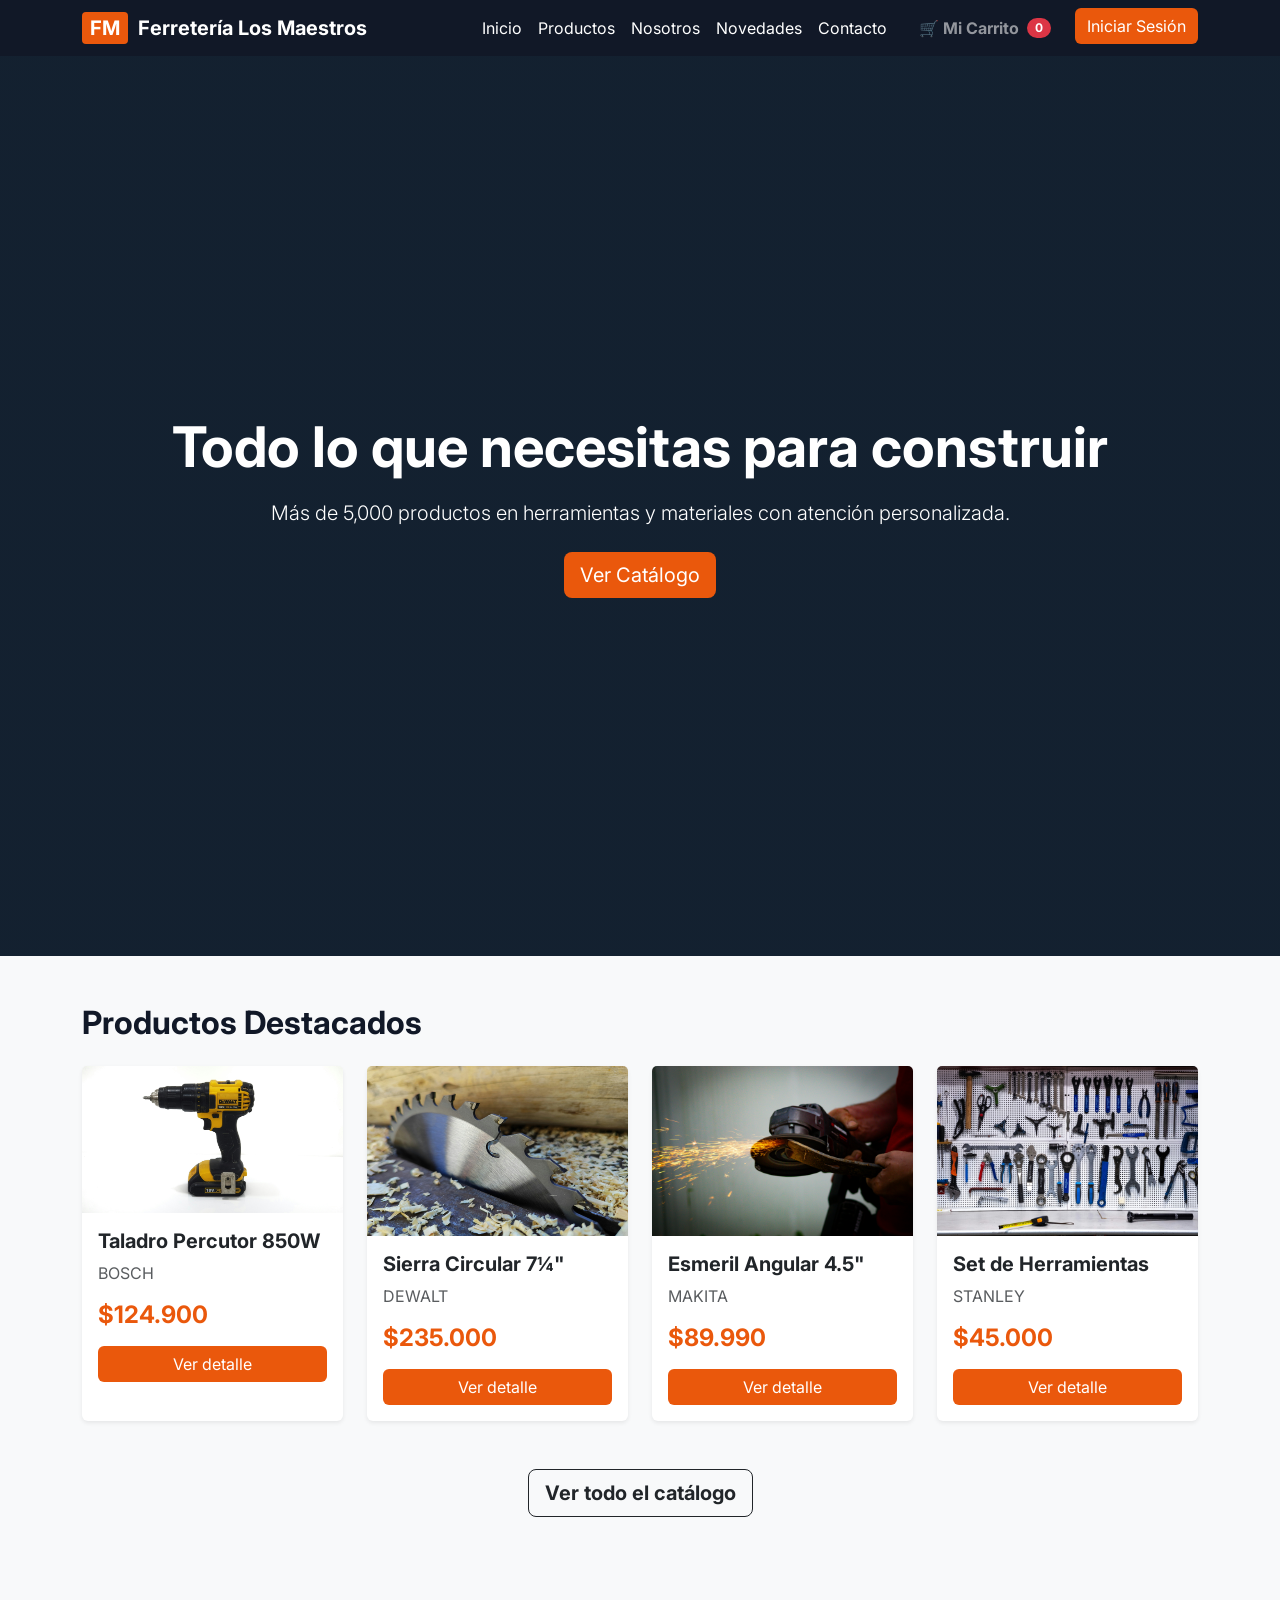
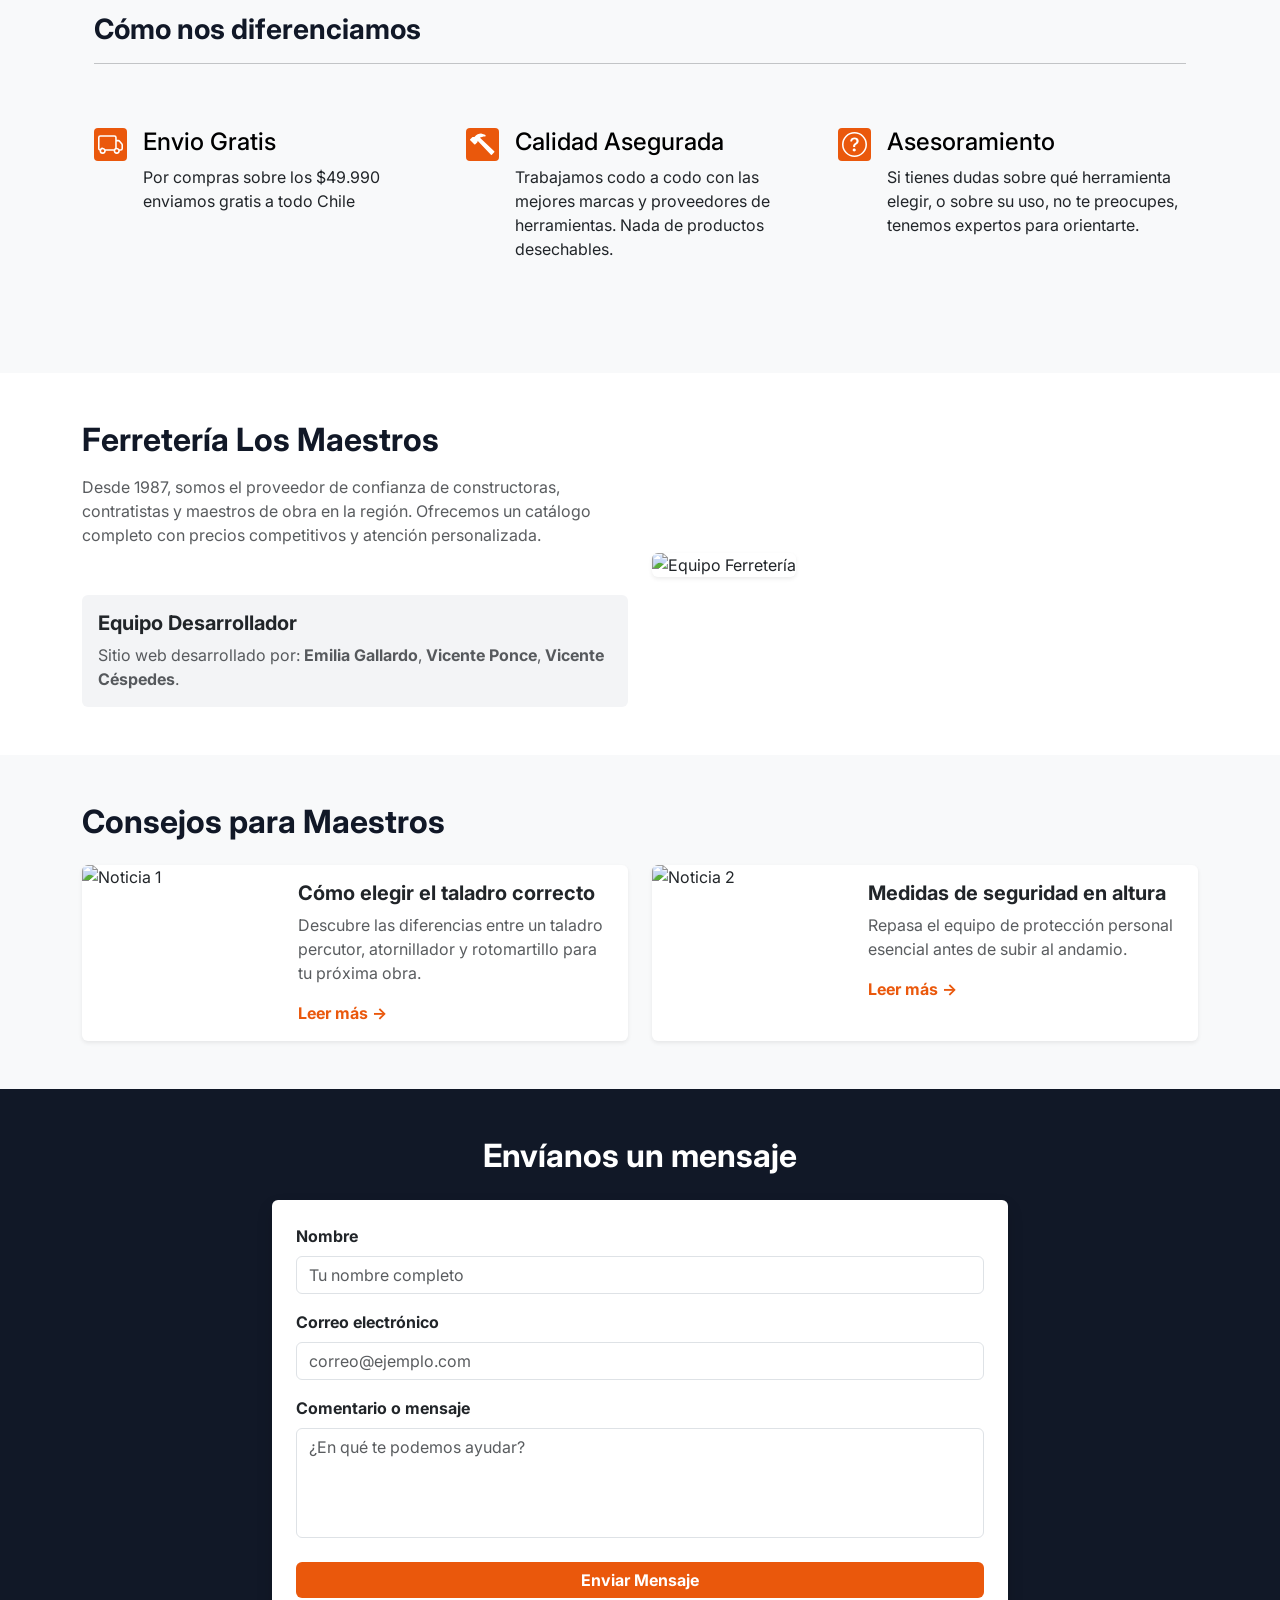
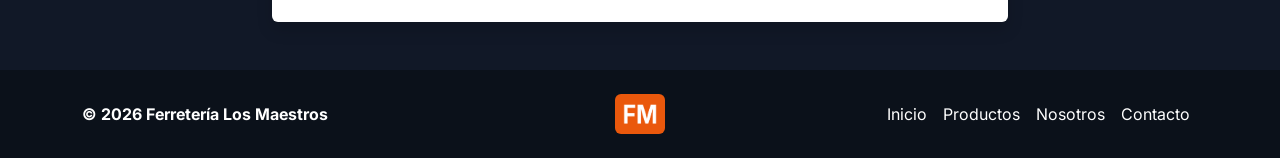
==== index.html @ 83e39375 "Array estandarizado, footer mas completo" ====
<!doctype html>
<html lang="es">
    <head>
        <meta charset="UTF-8" />
        <meta name="viewport" content="width=device-width, initial-scale=1.0" />
        <title>Ferretería Los Maestros</title>

        <!-- Favicon -->
        <link
            rel="icon"
            href="/Ferreter-a-Los-Maestros-/img/favicon-ferreteria.png"
            type="image/png"
        />

        <!-- Google Fonts -->
        <link rel="preconnect" href="https://fonts.googleapis.com" />
        <link rel="preconnect" href="https://fonts.gstatic.com/" crossorigin />
        <link
            href="https://fonts.googleapis.com/css2?family=Inter:wght@400;700&display=swap"
            rel="stylesheet"
        />

        <!-- Bootstrap 5 CSS -->
        <link
            href="https://cdn.jsdelivr.net/npm/bootstrap@5.3.2/dist/css/bootstrap.min.css"
            rel="stylesheet"
        />

        <!-- Hojas de estilo externas -->
        <link rel="stylesheet" href="css/global.css" />
        <link rel="stylesheet" href="css/cliente.css" />

        <!-- Sript -->
        <script src="js/cliente.js" defer></script>
    </head>
    <body class="bg-light font-inter">
        <!-- 4.1 ENCABEZADO Y MENÚ DE NAVEGACIÓN -->
        <header>
            <nav class="navbar navbar-expand-lg navbar-dark bg-brand-dark">
                <div class="container">
                    <a class="navbar-brand fw-bold" href="#">
                        <span class="logo-box">FM</span>
                        Ferretería Los Maestros
                    </a>

                    <button
                        class="navbar-toggler"
                        type="button"
                        data-bs-toggle="collapse"
                        data-bs-target="#navbarNav"
                    >
                        <span class="navbar-toggler-icon"></span>
                    </button>

                    <div class="collapse navbar-collapse" id="navbarNav">
                        <ul class="navbar-nav ms-auto">
                            <li class="nav-item">
                                <a class="nav-link text-white" href="#inicio"
                                    >Inicio</a
                                >
                            </li>
                            <li class="nav-item">
                                <a
                                    class="nav-link text-white"
                                    href="#destacados"
                                    >Productos</a
                                >
                            </li>
                            <li class="nav-item">
                                <a class="nav-link text-white" href="#nosotros"
                                    >Nosotros</a
                                >
                            </li>
                            <li class="nav-item">
                                <a class="nav-link text-white" href="#novedades"
                                    >Novedades</a
                                >
                            </li>
                            <li class="nav-item">
                                <a class="nav-link text-white" href="#contacto"
                                    >Contacto</a
                                >
                            </li>
                            <li class="nav-item ms-lg-3">
                                <a
                                    class="nav-link text-brand-white fw-bold d-flex align-items-center"
                                    data-bs-toggle="offcanvas"
                                    href="#carritoOffcanvas"
                                    role="button"
                                    aria-controls="carritoOffcanvas"
                                >
                                    🛒 Mi Carrito
                                    <!-- Burbuja con el contador -->
                                    <span
                                        id="contador-carrito"
                                        class="badge bg-danger rounded-pill ms-2"
                                        >0</span
                                    >
                                </a>
                            </li>
                            <li class="nav-item ms-lg-3">
                                <a class="btn btn-orange" href="login.html"
                                    >Iniciar Sesión</a
                                >
                            </li>
                        </ul>
                    </div>
                </div>
            </nav>
        </header>

        <main>
            <!-- 4.1 SECCIÓN PRINCIPAL (HERO) -->
            <section
                id="inicio"
                class="hero-section text-center text-white vh-100 d-flex align-items-center"
            >
                <div class="container">
                    <h1 class="display-4 fw-bold mb-3">
                        Todo lo que necesitas para construir
                    </h1>
                    <p class="lead mb-4">
                        Más de 5,000 productos en herramientas y materiales con
                        atención personalizada.
                    </p>
                    <a href="#destacados" class="btn btn-orange btn-lg"
                        >Ver Catálogo</a
                    >
                </div>
            </section>

            <!-- 4.1 ELEMENTOS DESTACADOS -->
            <section id="destacados" class="container py-5">
                <h2 class="fw-bold mb-4 text-brand-dark">
                    Productos Destacados
                </h2>
                <div class="row g-4" id="contenedor-destacados"></div>

                <div class="text-center mt-5">
                    <a
                        href="catalogo.html"
                        class="btn btn-outline-dark btn-lg fw-bold"
                        >Ver todo el catálogo</a
                    >
                </div>
            </section>

            <!-- CUALIDADES DE ATENCION -->
            <div class="container px-4 py-5" id="hanging-icons">
                <h3 class="fw-bold mb-3 text-brand-dark">
                    Cómo nos diferenciamos
                </h3>
                <hr />
                <div class="row g-4 py-5 row-cols-1 row-cols-lg-3">
                    <div class="col d-flex align-items-start">
                        <div
                            class="icon-square text-white p-1 rounded-1 bg-icon-orange d-inline-flex align-items-center justify-content-center fs-4 flex-shrink-0 me-3"
                        >
                            <svg
                                xmlns="http://www.w3.org/2000/svg"
                                width="25"
                                height="25"
                                fill="currentColor"
                                class="bi bi-truck"
                                viewBox="0 0 16 16"
                            >
                                <path
                                    d="M0 3.5A1.5 1.5 0 0 1 1.5 2h9A1.5 1.5 0 0 1 12 3.5V5h1.02a1.5 1.5 0 0 1 1.17.563l1.481 1.85a1.5 1.5 0 0 1 .329.938V10.5a1.5 1.5 0 0 1-1.5 1.5H14a2 2 0 1 1-4 0H5a2 2 0 1 1-3.998-.085A1.5 1.5 0 0 1 0 10.5zm1.294 7.456A2 2 0 0 1 4.732 11h5.536a2 2 0 0 1 .732-.732V3.5a.5.5 0 0 0-.5-.5h-9a.5.5 0 0 0-.5.5v7a.5.5 0 0 0 .294.456M12 10a2 2 0 0 1 1.732 1h.768a.5.5 0 0 0 .5-.5V8.35a.5.5 0 0 0-.11-.312l-1.48-1.85A.5.5 0 0 0 13.02 6H12zm-9 1a1 1 0 1 0 0 2 1 1 0 0 0 0-2m9 0a1 1 0 1 0 0 2 1 1 0 0 0 0-2"
                                />
                            </svg>
                        </div>
                        <div>
                            <h4 class="text-body-emphasis">Envio Gratis</h4>
                            <p>
                                Por compras sobre los $49.990 enviamos gratis a
                                todo Chile
                            </p>
                        </div>
                    </div>
                    <div class="col d-flex align-items-start">
                        <div
                            class="icon-square text-white p-1 rounded-1 bg-icon-orange d-inline-flex align-items-center justify-content-center fs-4 flex-shrink-0 me-3"
                        >
                            <svg
                                xmlns="http://www.w3.org/2000/svg"
                                width="25"
                                height="25"
                                fill="currentColor"
                                class="bi bi-hammer"
                                viewBox="0 0 16 16"
                            >
                                <path
                                    d="M9.972 2.508a.5.5 0 0 0-.16-.556l-.178-.129a5 5 0 0 0-2.076-.783C6.215.862 4.504 1.229 2.84 3.133H1.786a.5.5 0 0 0-.354.147L.146 4.567a.5.5 0 0 0 0 .706l2.571 2.579a.5.5 0 0 0 .708 0l1.286-1.29a.5.5 0 0 0 .146-.353V5.57l8.387 8.873A.5.5 0 0 0 14 14.5l1.5-1.5a.5.5 0 0 0 .017-.689l-9.129-8.63c.747-.456 1.772-.839 3.112-.839a.5.5 0 0 0 .472-.334"
                                />
                            </svg>
                        </div>
                        <div>
                            <h4 class="text-body-emphasis">
                                Calidad Asegurada
                            </h4>
                            <p>
                                Trabajamos codo a codo con las mejores marcas y
                                proveedores de herramientas. Nada de productos
                                desechables.
                            </p>
                        </div>
                    </div>
                    <div class="col d-flex align-items-start">
                        <div
                            class="icon-square text-white p-1 rounded-1 bg-icon-orange d-inline-flex align-items-center justify-content-center fs-4 flex-shrink-0 me-3"
                        >
                            <svg
                                xmlns="http://www.w3.org/2000/svg"
                                width="25"
                                height="25"
                                fill="currentColor"
                                class="bi bi-question-circle"
                                viewBox="0 0 16 16"
                            >
                                <path
                                    d="M8 15A7 7 0 1 1 8 1a7 7 0 0 1 0 14m0 1A8 8 0 1 0 8 0a8 8 0 0 0 0 16"
                                />
                                <path
                                    d="M5.255 5.786a.237.237 0 0 0 .241.247h.825c.138 0 .248-.113.266-.25.09-.656.54-1.134 1.342-1.134.686 0 1.314.343 1.314 1.168 0 .635-.374.927-.965 1.371-.673.489-1.206 1.06-1.168 1.987l.003.217a.25.25 0 0 0 .25.246h.811a.25.25 0 0 0 .25-.25v-.105c0-.718.273-.927 1.01-1.486.609-.463 1.244-.977 1.244-2.056 0-1.511-1.276-2.241-2.673-2.241-1.267 0-2.655.59-2.75 2.286m1.557 5.763c0 .533.425.927 1.01.927.609 0 1.028-.394 1.028-.927 0-.552-.42-.94-1.029-.94-.584 0-1.009.388-1.009.94"
                                />
                            </svg>
                        </div>
                        <div>
                            <h4 class="text-body-emphasis">Asesoramiento</h4>
                            <p>
                                Si tienes dudas sobre qué herramienta elegir, o
                                sobre su uso, no te preocupes, tenemos expertos
                                para orientarte.
                            </p>
                        </div>
                    </div>
                </div>
            </div>

            <!-- 4.2 NOSOTROS -->
            <section id="nosotros" class="py-5 bg-white">
                <div class="container">
                    <div class="row align-items-center">
                        <div class="col-md-6">
                            <h2 class="fw-bold mb-3 text-brand-dark">
                                Ferretería Los Maestros
                            </h2>
                            <p class="text-muted">
                                Desde 1987, somos el proveedor de confianza de
                                constructoras, contratistas y maestros de obra
                                en la región. Ofrecemos un catálogo completo con
                                precios competitivos y atención personalizada.
                            </p>
                            <div class="mt-5 p-3 rounded bg-brand-muted">
                                <h5 class="fw-bold">Equipo Desarrollador</h5>
                                <p class="mb-0 text-muted">
                                    Sitio web desarrollado por:
                                    <strong>Emilia Gallardo</strong>,
                                    <strong>Vicente Ponce</strong>,
                                    <strong>Vicente Céspedes</strong>.
                                </p>
                            </div>
                        </div>
                        <div class="col-md-6 mt-4 mt-md-0">
                            <img
                                src="../Ferreter-a-Los-Maestros-/img/about_us-ferreteria.jpg"
                                class="img-fluid rounded shadow-sm"
                                alt="Equipo Ferretería"
                            />
                        </div>
                    </div>
                </div>
            </section>

            <!-- 4.3 CONTENIDOS O NOVEDADES (Blog/Noticias) -->
            <section id="novedades" class="container py-5">
                <h2 class="fw-bold mb-4 text-brand-dark">
                    Consejos para Maestros
                </h2>
                <div class="row g-4">
                    <!-- Publicación 1 -->
                    <div class="col-md-6">
                        <div
                            class="card shadow-sm border-0 flex-md-row h-100 news-card"
                        >
                            <img
                                src="/Ferreter-a-Los-Maestros-/img/taladro-consejos-1.jpg"
                                class="card-img-left img-news img-border-radius"
                                alt="Noticia 1"
                            />
                            <div class="card-body">
                                <h5 class="card-title fw-bold">
                                    Cómo elegir el taladro correcto
                                </h5>
                                <p class="card-text text-muted">
                                    Descubre las diferencias entre un taladro
                                    percutor, atornillador y rotomartillo para
                                    tu próxima obra.
                                </p>
                                <a
                                    href="#"
                                    class="text-decoration-none fw-bold text-brand-orange"
                                    >Leer más &rarr;</a
                                >
                            </div>
                        </div>
                    </div>
                    <!-- Publicación 2 -->
                    <div class="col-md-6">
                        <div
                            class="card shadow-sm border-0 flex-md-row h-100 news-card"
                        >
                            <img
                                src="/Ferreter-a-Los-Maestros-/img/taladro-consejos-2.jpg"
                                class="card-img-left img-news img-border-radius"
                                alt="Noticia 2"
                            />
                            <div class="card-body">
                                <h5 class="card-title fw-bold">
                                    Medidas de seguridad en altura
                                </h5>
                                <p class="card-text text-muted">
                                    Repasa el equipo de protección personal
                                    esencial antes de subir al andamio.
                                </p>
                                <a
                                    href="#"
                                    class="text-decoration-none fw-bold text-brand-orange"
                                    >Leer más &rarr;</a
                                >
                            </div>
                        </div>
                    </div>
                </div>
            </section>

            <!-- 4.4 CONTACTO -->
            <section id="contacto" class="py-5 bg-brand-dark text-white">
                <div class="container">
                    <div class="row justify-content-center">
                        <div class="col-md-8">
                            <h2 class="fw-bold mb-4 text-center">
                                Envíanos un mensaje
                            </h2>
                            <form class="bg-white p-4 rounded shadow">
                                <div class="mb-3">
                                    <label
                                        for="nombre"
                                        class="form-label text-dark fw-bold"
                                        >Nombre</label
                                    >
                                    <input
                                        type="text"
                                        class="form-control"
                                        id="nombre"
                                        placeholder="Tu nombre completo"
                                        required
                                    />
                                </div>
                                <div class="mb-3">
                                    <label
                                        for="correo"
                                        class="form-label text-dark fw-bold"
                                        >Correo electrónico</label
                                    >
                                    <input
                                        type="email"
                                        class="form-control"
                                        id="correo"
                                        placeholder="correo@ejemplo.com"
                                        required
                                    />
                                </div>
                                <div class="mb-4">
                                    <label
                                        for="mensaje"
                                        class="form-label text-dark fw-bold"
                                        >Comentario o mensaje</label
                                    >
                                    <textarea
                                        class="form-control"
                                        id="mensaje"
                                        rows="4"
                                        placeholder="¿En qué te podemos ayudar?"
                                        required
                                    ></textarea>
                                </div>
                                <button
                                    type="submit"
                                    class="btn btn-orange w-100 fw-bold"
                                >
                                    Enviar Mensaje
                                </button>
                            </form>
                        </div>
                    </div>
                </div>
            </section>
        </main>

        <!-- Menú Lateral: Carrito (Offcanvas) -->
        <div
            class="offcanvas offcanvas-end"
            tabindex="-1"
            id="carritoOffcanvas"
            aria-labelledby="carritoOffcanvasLabel"
        >
            <div class="offcanvas-header bg-brand-dark text-white">
                <h5
                    class="offcanvas-title fw-bold d-flex align-items-center"
                    id="carritoOffcanvasLabel"
                >
                    Mi Lista de Productos
                    <span
                        id="contador-offcanvas"
                        class="badge bg-secondary ms-2"
                        >0</span
                    >
                </h5>
                <button
                    type="button"
                    class="btn-close btn-close-white"
                    data-bs-dismiss="offcanvas"
                    aria-label="Close"
                ></button>
            </div>
            <div class="offcanvas-body d-flex flex-column">
                <!-- Aquí JavaScript inyectará los productos -->
                <div
                    id="contenedor-items-carrito"
                    class="flex-grow-1 overflow-auto"
                >
                    <p class="text-muted text-center mt-4">
                        Tu carrito está vacío.
                    </p>
                </div>

                <!-- Sección de Total -->
                <div class="mt-auto pt-3 border-top">
                    <div
                        class="d-flex justify-content-between align-items-center mb-3"
                    >
                        <h5 class="fw-bold mb-0">Total:</h5>
                        <h4
                            class="fw-bold text-brand-orange mb-0"
                            id="total-carrito"
                        >
                            $0
                        </h4>
                    </div>
                    <button
                        class="btn btn-outline-danger w-100 fw-bold"
                        onclick="vaciarCarrito()"
                    >
                        Vaciar Lista
                    </button>
                </div>
            </div>
        </div>

        <!-- PIE DE PÁGINA -->
        <footer class="footer-custom bg-brand-dark py-4">
            <div
                class="container d-flex flex-wrap justify-content-between align-items-center"
            >
                <!-- Columna Izquierda: Copyright -->
                <p class="col-md-4 mb-0 fw-bold text-white">
                    © 2026 Ferretería Los Maestros
                </p>

                <!-- Columna Central: Logo -->
                <a
                    href="index.html"
                    class="col-md-4 d-flex align-items-center justify-content-center mb-3 mb-md-0 me-md-auto text-decoration-none"
                >
                    <img
                        src="img/favicon-ferreteria.png"
                        alt="Logo FM"
                        width="50"
                        height="40"
                        class="rounded"
                    />
                </a>

                <!-- Columna Derecha: Enlaces de navegación -->
                <ul class="nav col-md-4 justify-content-end">
                    <li class="nav-item">
                        <a
                            href="index.html#inicio"
                            class="nav-link px-2 text-white"
                            >Inicio</a
                        >
                    </li>
                    <li class="nav-item">
                        <a href="catalogo.html" class="nav-link px-2 text-white"
                            >Productos</a
                        >
                    </li>
                    <li class="nav-item">
                        <a
                            href="index.html#nosotros"
                            class="nav-link px-2 text-white"
                            >Nosotros</a
                        >
                    </li>
                    <li class="nav-item">
                        <a
                            href="index.html#contacto"
                            class="nav-link px-2 text-white"
                            >Contacto</a
                        >
                    </li>
                </ul>
            </div>
        </footer>

        <!-- Bootstrap 5 JS Bundle -->
        <script src="https://cdn.jsdelivr.net/npm/bootstrap@5.3.2/dist/js/bootstrap.bundle.min.js"></script>
    </body>
</html>
---- css/global.css ----
/* css/global.css */
:root {
    --color-brand-orange: #ea580c;
    --color-brand-orange-light: #fb923c;
    --color-brand-dark: #111827;
    --color-brand-grey: #374151;
    --color-brand-steel: #6b7280;
    --color-brand-muted: #f3f4f6;
    --color-brand-green: #16a34a;
    --color-brand-green-light: #dcfce7;
}

body {
    margin: 0;
    font-family: "Inter", sans-serif;
    background-color: var(--color-brand-muted);
}
---- css/cliente.css ----
/* =========================================
   Estilos específicos para la página principal
   ========================================= */

/* Tipografía global */
.font-inter {
    font-family: "Inter", sans-serif;
}

/* --- Colores aplicados mediante variables --- */
.bg-brand-dark {
    background-color: var(--color-brand-dark);
}

.bg-brand-muted {
    background-color: var(--color-brand-muted);
}

.bg-brand-green {
    background-color: var(--color-brand-green);
}

.text-brand-dark {
    color: var(--color-brand-dark);
}

.text-brand-orange {
    color: var(--color-brand-orange);
}

/* --- Botones y Logos --- */
.logo-box {
    background-color: var(--color-brand-orange);
    color: white;
    padding: 4px 8px;
    margin-right: 5px;
    border-radius: 4px;
}

.btn-orange {
    background-color: var(--color-brand-orange);
    color: white;
    border: none;
    transition: background-color 0.3s ease;
}

.btn-orange:hover {
    background-color: var(--color-brand-orange-light);
    color: white;
}

.btn-brand-dark {
    background-color: var(--color-brand-dark);
    color: white;
    border: none;
    transition: background-color 0.3s ease;
}

.btn-brand-dark:hover {
    background-color: var(--color-brand-orange);
    color: white;
}

/* Fondo de Iconos */
.bg-icon-orange {
    background-color: var(--color-brand-orange);
}

/* --- Secciones principales --- */
.hero-section {
    background-color: var(--color-brand-grey);
    padding: 80px 0;
    /* Si quieres poner una imagen de fondo, se haría aquí */
    background-image:
        linear-gradient(rgba(13, 27, 42, 0.85), rgba(13, 27, 42, 0.85)),
        url("/Ferreter-a-Los-Maestros-/img/hero-ferreteria.avif");
    background-size: cover;
    background-position: center;
}

.footer-custom {
    background-color: #0b111a;
}

/* --- Tarjetas (Productos y Noticias) --- */
.product-card {
    transition:
        transform 0.3s ease,
        box-shadow 0.3s ease;
}

.img-product-destacados {
    max-height: 170px;
}

/* Efecto hover sencillo para las tarjetas */
.product-card:hover {
    transform: translateY(-5px);
    box-shadow: 0 0.5rem 1rem rgba(0, 0, 0, 0.15) !important;
}

/* Ajuste para que la imagen de la noticia no se deforme */
.img-news {
    object-fit: cover;
    width: 200px;
    min-width: 200px;
}

.img-border-radius {
    border-radius: 6px 0 0 6px;
}

textarea {
    resize: none;
}
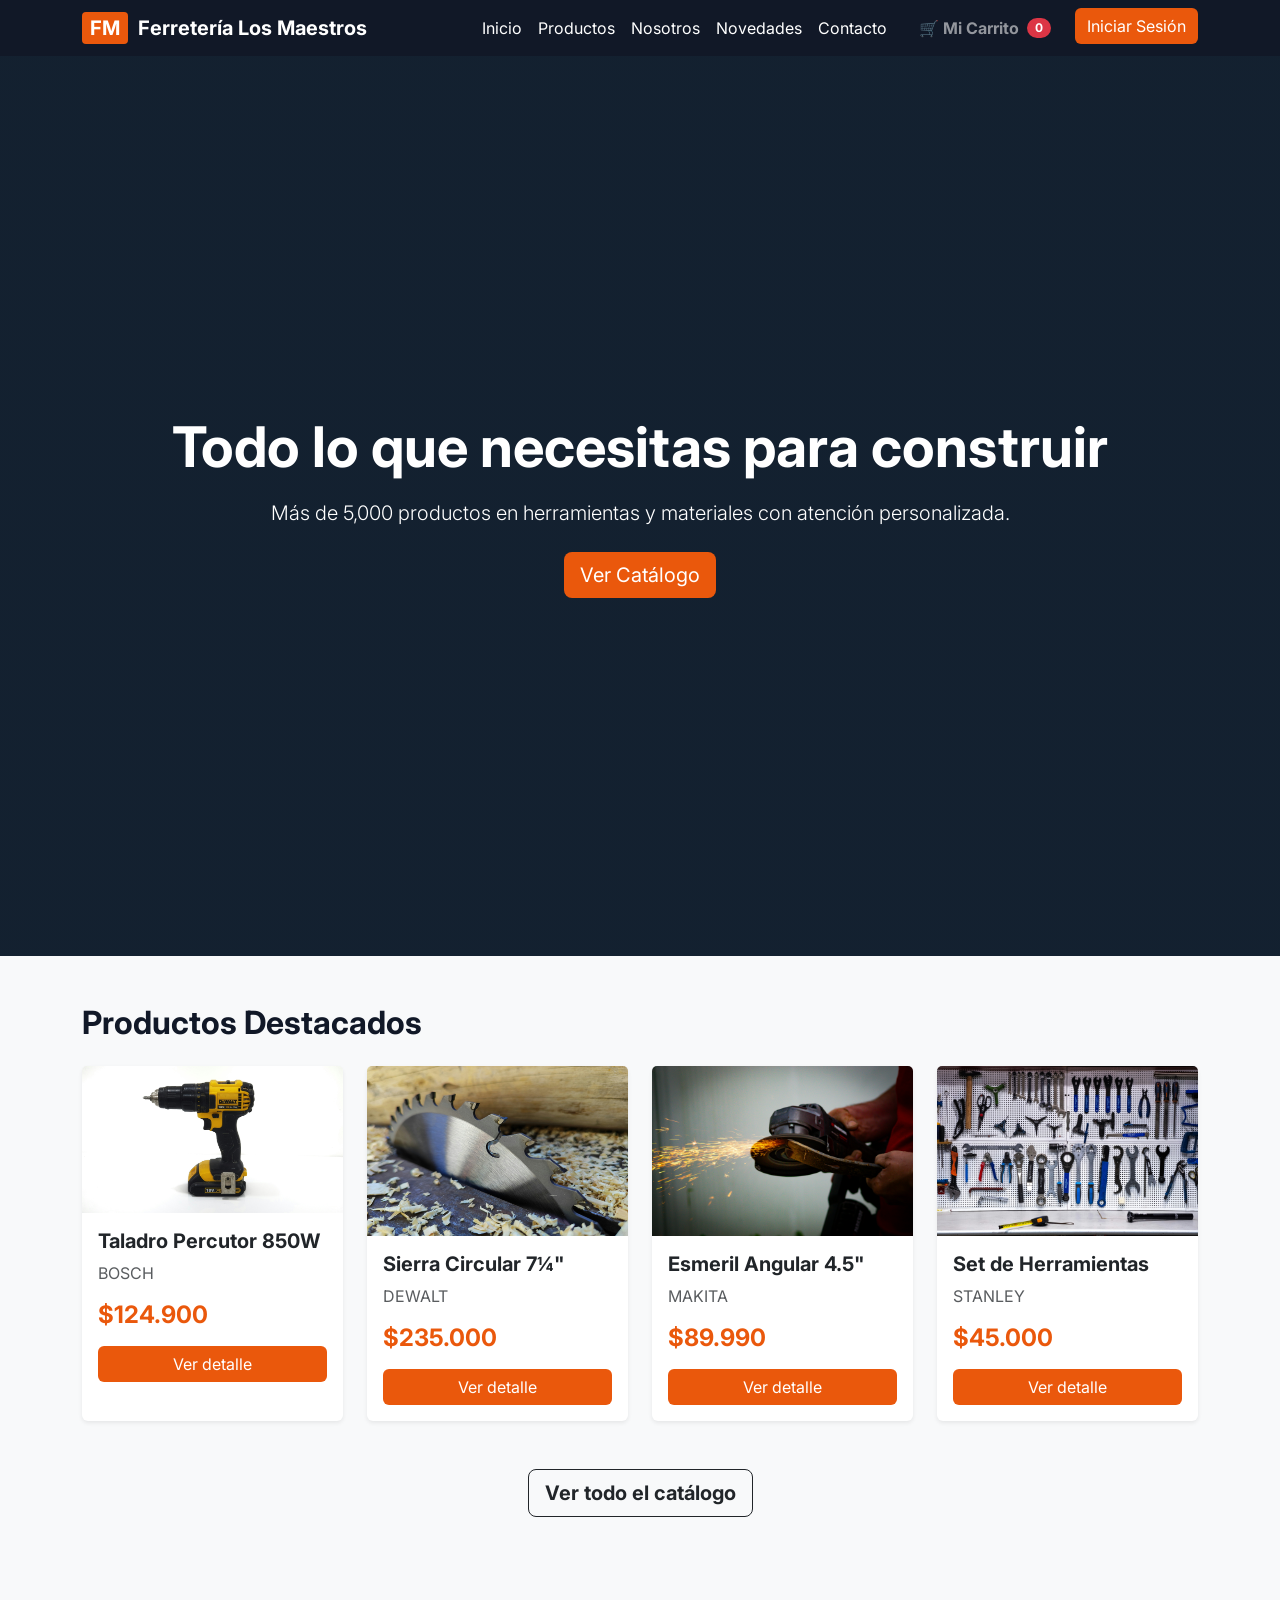
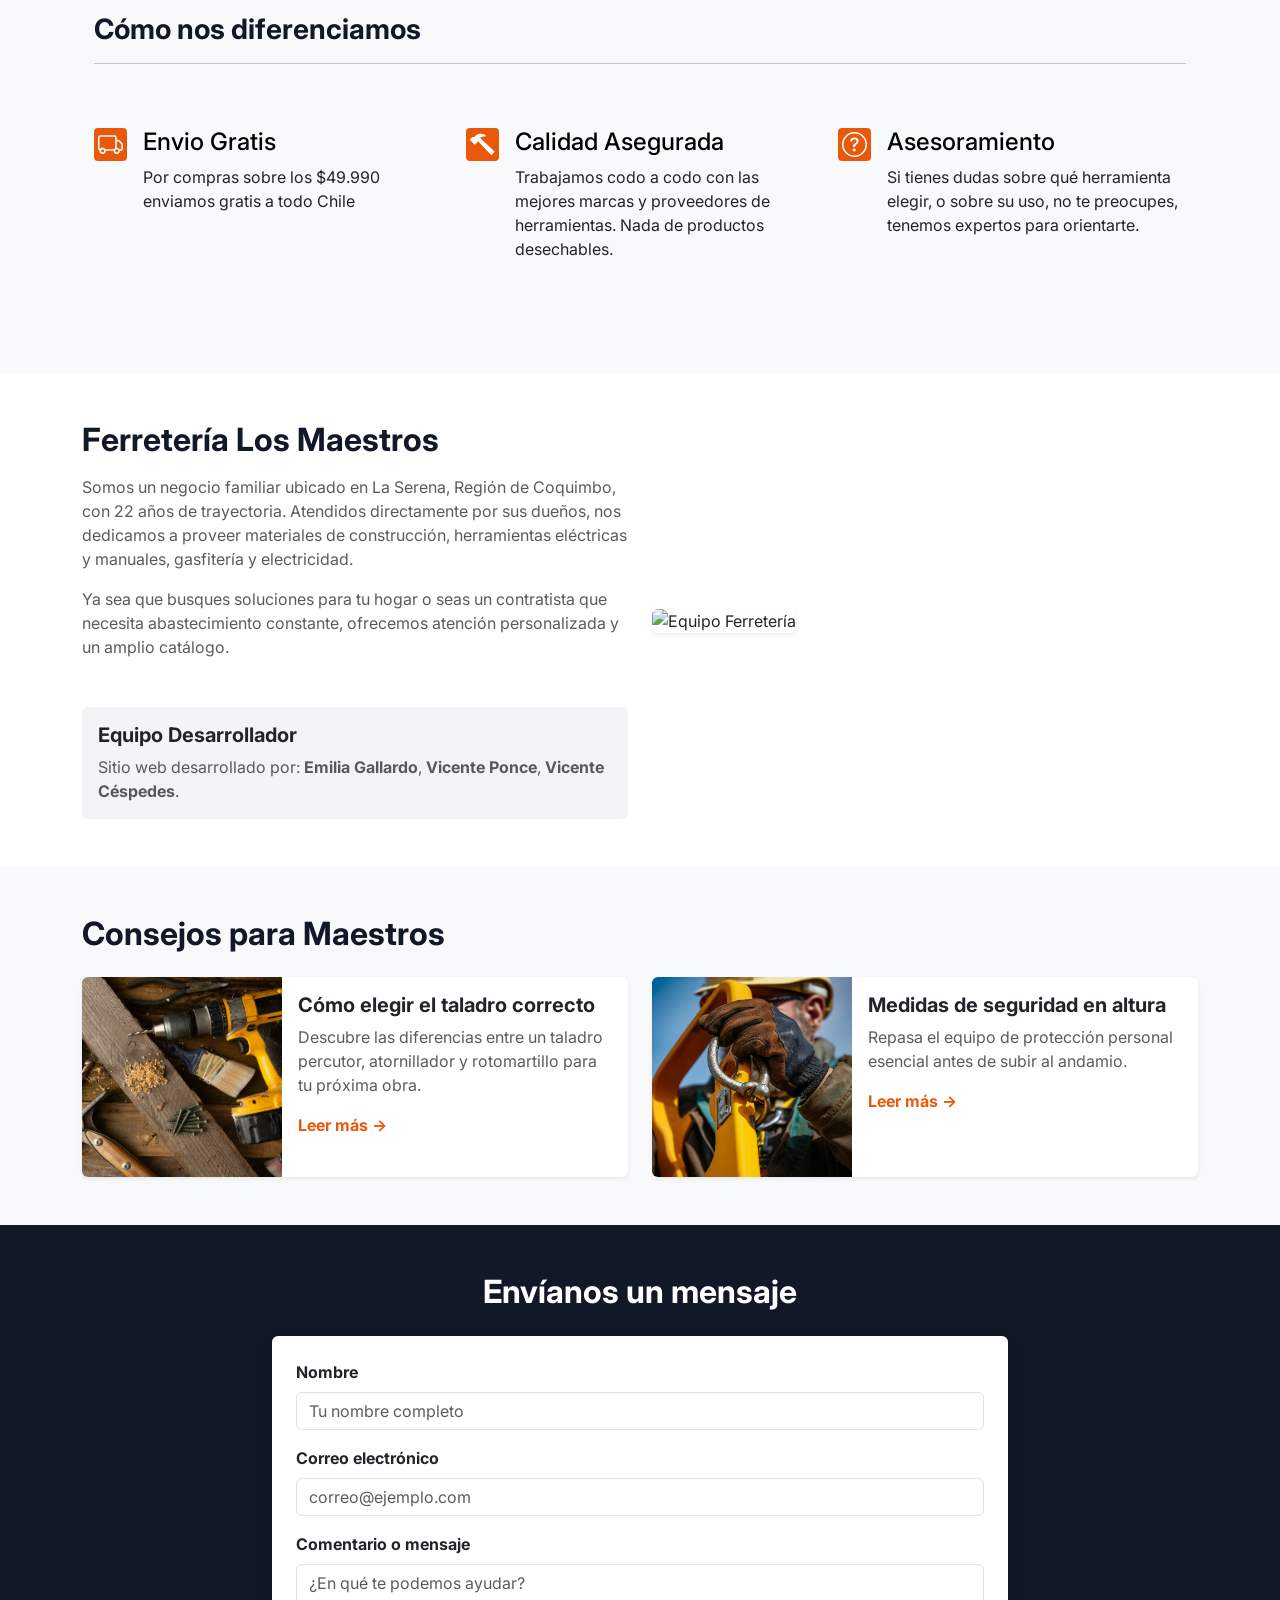
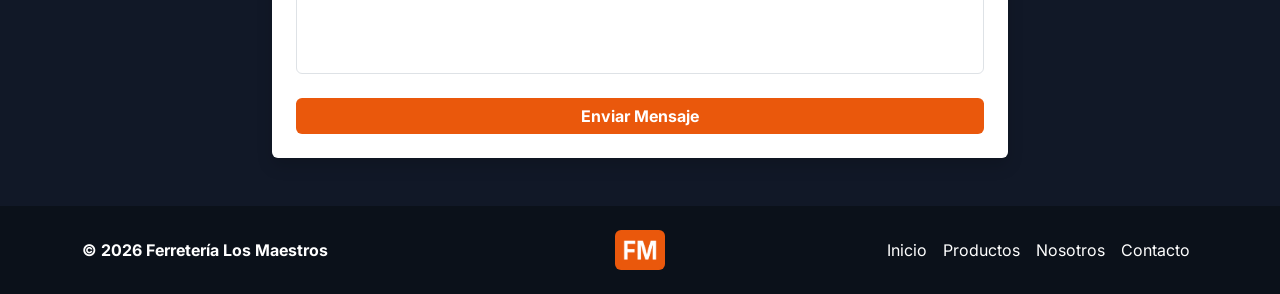
==== commit 10ea3e10: "Fix: Cambios en las rutas de las imagenes" ====
--- a/index.html
+++ b/index.html
@@ -6,11 +6,7 @@
         <title>Ferretería Los Maestros</title>
 
         <!-- Favicon -->
-        <link
-            rel="icon"
-            href="/Ferreter-a-Los-Maestros-/img/favicon-ferreteria.png"
-            type="image/png"
-        />
+        <link rel="icon" href="img/favicon-ferreteria.png" type="image/png" />
 
         <!-- Google Fonts -->
         <link rel="preconnect" href="https://fonts.googleapis.com" />
@@ -98,7 +94,7 @@
                                     >
                                 </a>
                             </li>
-                            <li class="nav-item ms-lg-3">
+                            <li class="nav-item ms-lg-3" id="menu-sesion">
                                 <a class="btn btn-orange" href="login.html"
                                     >Iniciar Sesión</a
                                 >
@@ -246,10 +242,18 @@
                                 Ferretería Los Maestros
                             </h2>
                             <p class="text-muted">
-                                Desde 1987, somos el proveedor de confianza de
-                                constructoras, contratistas y maestros de obra
-                                en la región. Ofrecemos un catálogo completo con
-                                precios competitivos y atención personalizada.
+                                Somos un negocio familiar ubicado en La Serena,
+                                Región de Coquimbo, con 22 años de trayectoria.
+                                Atendidos directamente por sus dueños, nos
+                                dedicamos a proveer materiales de construcción,
+                                herramientas eléctricas y manuales, gasfitería y
+                                electricidad.
+                            </p>
+                            <p class="text-muted">
+                                Ya sea que busques soluciones para tu hogar o
+                                seas un contratista que necesita abastecimiento
+                                constante, ofrecemos atención personalizada y un
+                                amplio catálogo.
                             </p>
                             <div class="mt-5 p-3 rounded bg-brand-muted">
                                 <h5 class="fw-bold">Equipo Desarrollador</h5>
@@ -284,7 +288,7 @@
                             class="card shadow-sm border-0 flex-md-row h-100 news-card"
                         >
                             <img
-                                src="/Ferreter-a-Los-Maestros-/img/taladro-consejos-1.jpg"
+                                src="img/taladro-consejos-1.jpg"
                                 class="card-img-left img-news img-border-radius"
                                 alt="Noticia 1"
                             />
@@ -311,7 +315,7 @@
                             class="card shadow-sm border-0 flex-md-row h-100 news-card"
                         >
                             <img
-                                src="/Ferreter-a-Los-Maestros-/img/taladro-consejos-2.jpg"
+                                src="img/taladro-consejos-2.jpg"
                                 class="card-img-left img-news img-border-radius"
                                 alt="Noticia 2"
                             />
@@ -454,6 +458,12 @@
                     >
                         Vaciar Lista
                     </button>
+                    <button
+                        class="btn btn-success w-100 fw-bold mt-2"
+                        onclick="window.location.href = 'checkout.html'"
+                    >
+                        Pagar
+                    </button>
                 </div>
             </div>
         </div>
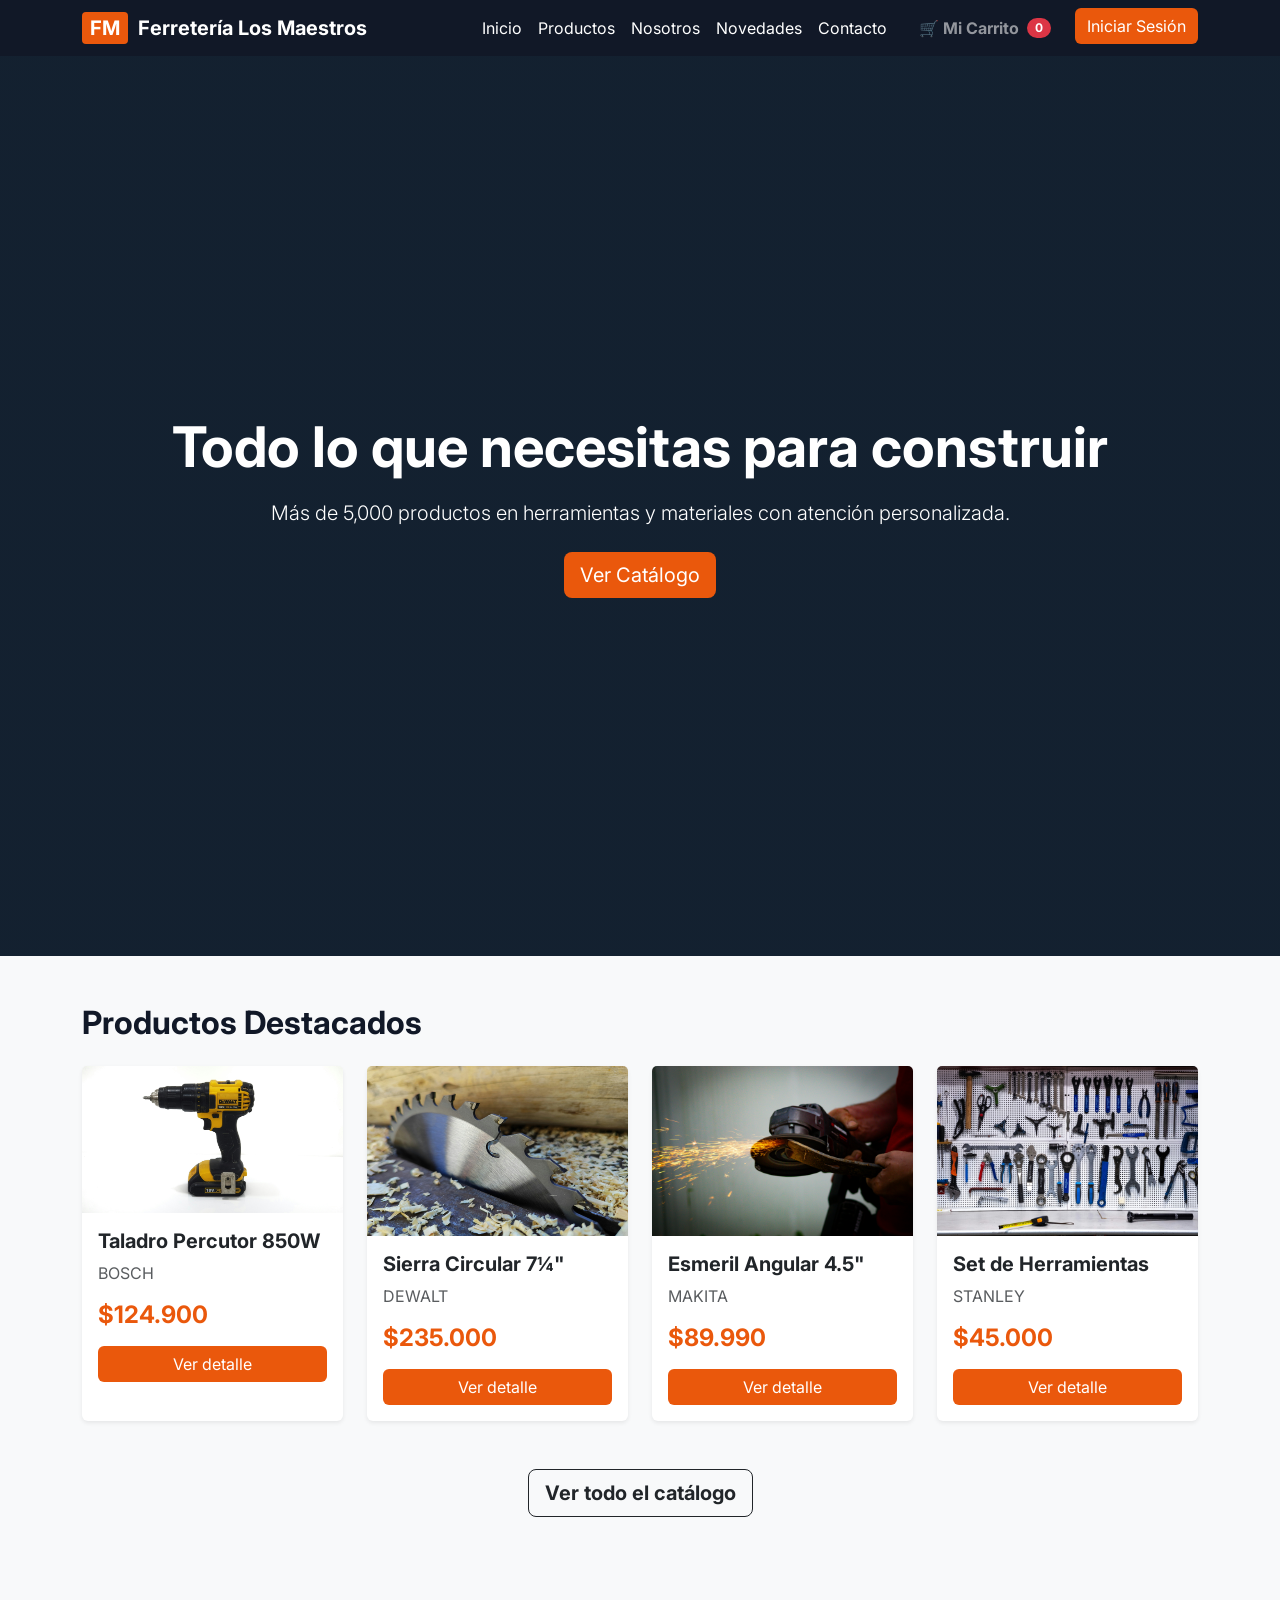
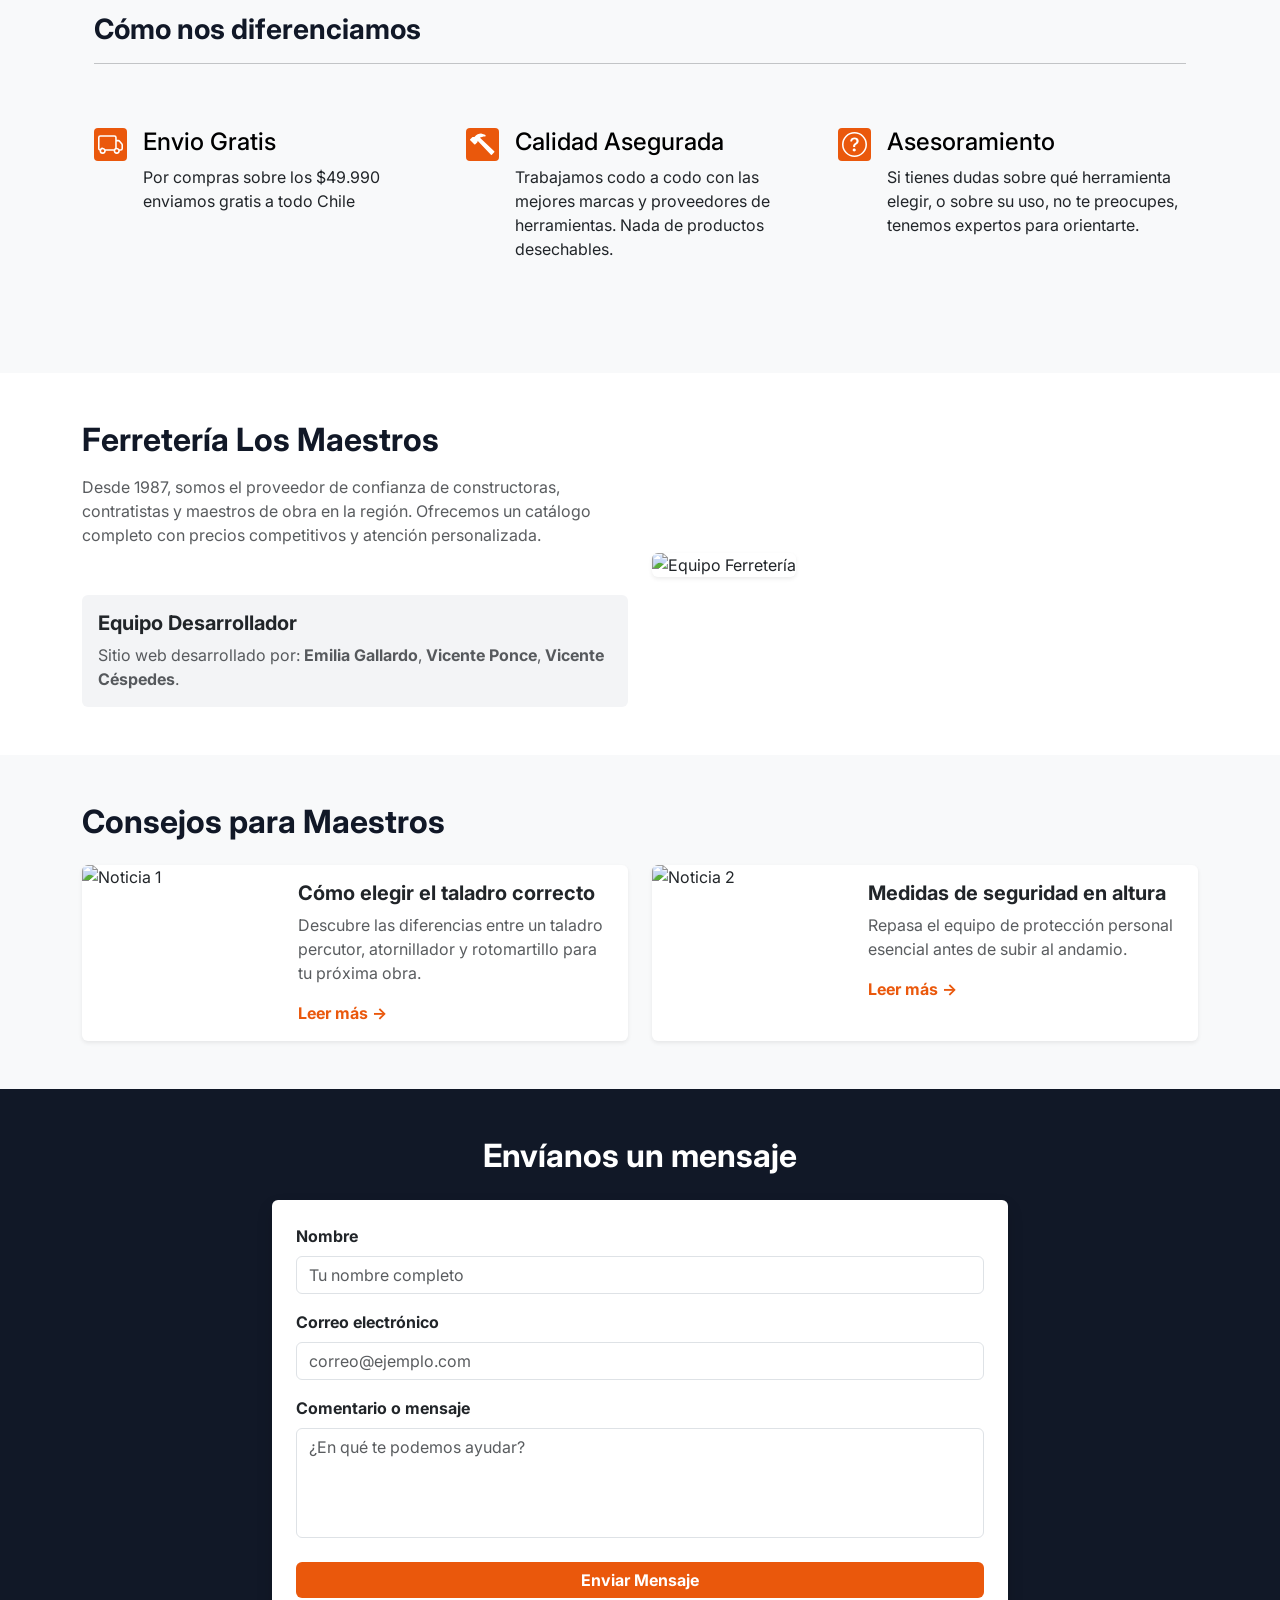
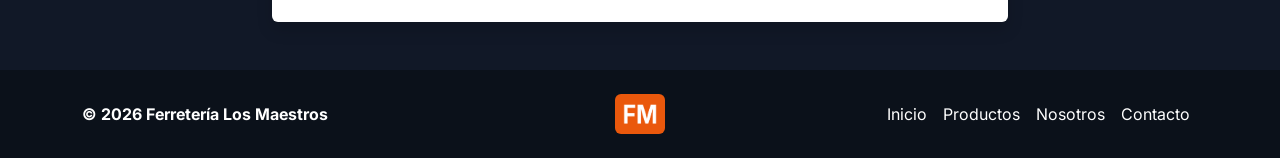
==== commit 71388a9b: "fix: Se fixeo el rut al momento de crear un usuari o en el sistema, se creo el consejos.html y se en" ====
--- a/index.html
+++ b/index.html
@@ -6,7 +6,11 @@
         <title>Ferretería Los Maestros</title>
 
         <!-- Favicon -->
-        <link rel="icon" href="img/favicon-ferreteria.png" type="image/png" />
+        <link
+            rel="icon"
+            href="/Ferreter-a-Los-Maestros-/img/favicon-ferreteria.png"
+            type="image/png"
+        />
 
         <!-- Google Fonts -->
         <link rel="preconnect" href="https://fonts.googleapis.com" />
@@ -94,7 +98,7 @@
                                     >
                                 </a>
                             </li>
-                            <li class="nav-item ms-lg-3" id="menu-sesion">
+                            <li class="nav-item ms-lg-3">
                                 <a class="btn btn-orange" href="login.html"
                                     >Iniciar Sesión</a
                                 >
@@ -242,18 +246,10 @@
                                 Ferretería Los Maestros
                             </h2>
                             <p class="text-muted">
-                                Somos un negocio familiar ubicado en La Serena,
-                                Región de Coquimbo, con 22 años de trayectoria.
-                                Atendidos directamente por sus dueños, nos
-                                dedicamos a proveer materiales de construcción,
-                                herramientas eléctricas y manuales, gasfitería y
-                                electricidad.
-                            </p>
-                            <p class="text-muted">
-                                Ya sea que busques soluciones para tu hogar o
-                                seas un contratista que necesita abastecimiento
-                                constante, ofrecemos atención personalizada y un
-                                amplio catálogo.
+                                Desde 1987, somos el proveedor de confianza de
+                                constructoras, contratistas y maestros de obra
+                                en la región. Ofrecemos un catálogo completo con
+                                precios competitivos y atención personalizada.
                             </p>
                             <div class="mt-5 p-3 rounded bg-brand-muted">
                                 <h5 class="fw-bold">Equipo Desarrollador</h5>
@@ -288,7 +284,7 @@
                             class="card shadow-sm border-0 flex-md-row h-100 news-card"
                         >
                             <img
-                                src="img/taladro-consejos-1.jpg"
+                                src="/Ferreter-a-Los-Maestros-/img/taladro-consejos-1.jpg"
                                 class="card-img-left img-news img-border-radius"
                                 alt="Noticia 1"
                             />
@@ -315,7 +311,7 @@
                             class="card shadow-sm border-0 flex-md-row h-100 news-card"
                         >
                             <img
-                                src="img/taladro-consejos-2.jpg"
+                                src="/Ferreter-a-Los-Maestros-/img/taladro-consejos-2.jpg"
                                 class="card-img-left img-news img-border-radius"
                                 alt="Noticia 2"
                             />
@@ -328,7 +324,7 @@
                                     esencial antes de subir al andamio.
                                 </p>
                                 <a
-                                    href="#"
+                                    href="consejos.html"
                                     class="text-decoration-none fw-bold text-brand-orange"
                                     >Leer más &rarr;</a
                                 >
@@ -458,12 +454,6 @@
                     >
                         Vaciar Lista
                     </button>
-                    <button
-                        class="btn btn-success w-100 fw-bold mt-2"
-                        onclick="window.location.href = 'checkout.html'"
-                    >
-                        Pagar
-                    </button>
                 </div>
             </div>
         </div>
@@ -527,4 +517,4 @@
         <!-- Bootstrap 5 JS Bundle -->
         <script src="https://cdn.jsdelivr.net/npm/bootstrap@5.3.2/dist/js/bootstrap.bundle.min.js"></script>
     </body>
-</html>
+</html>
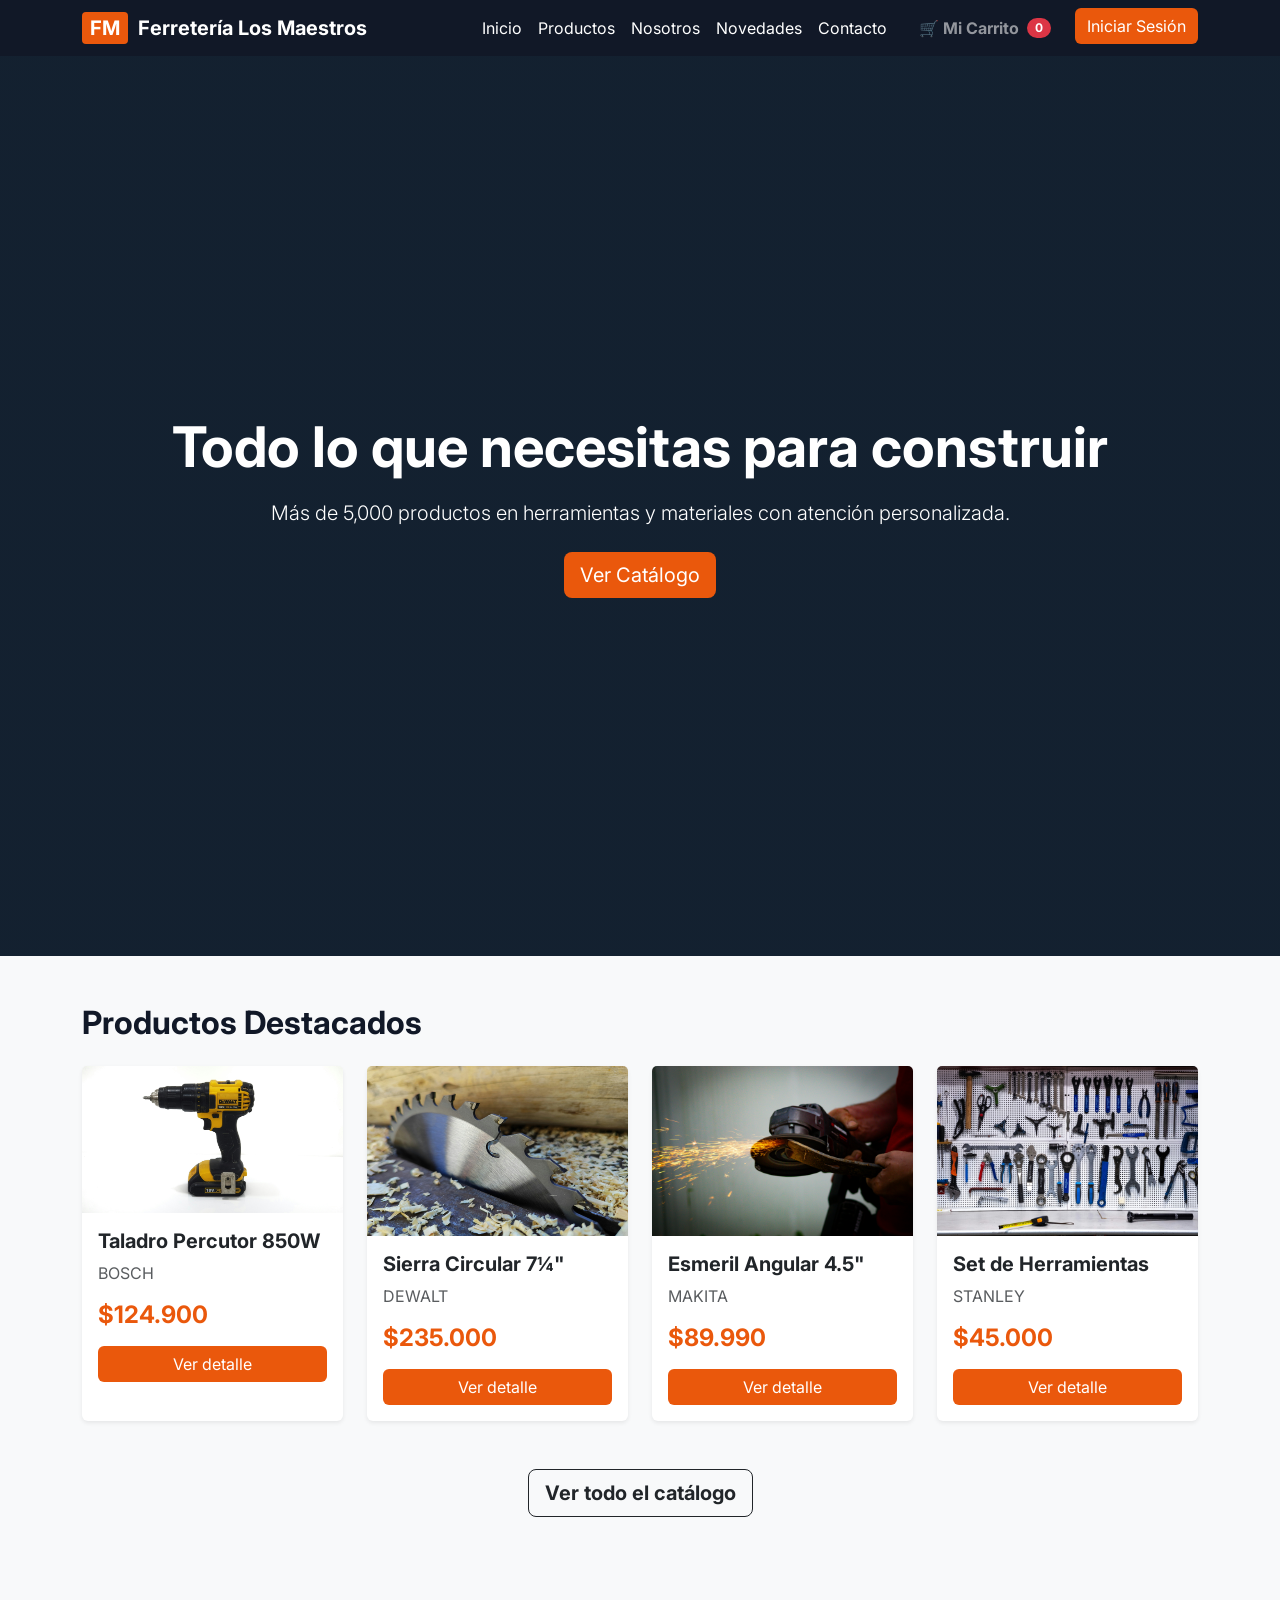
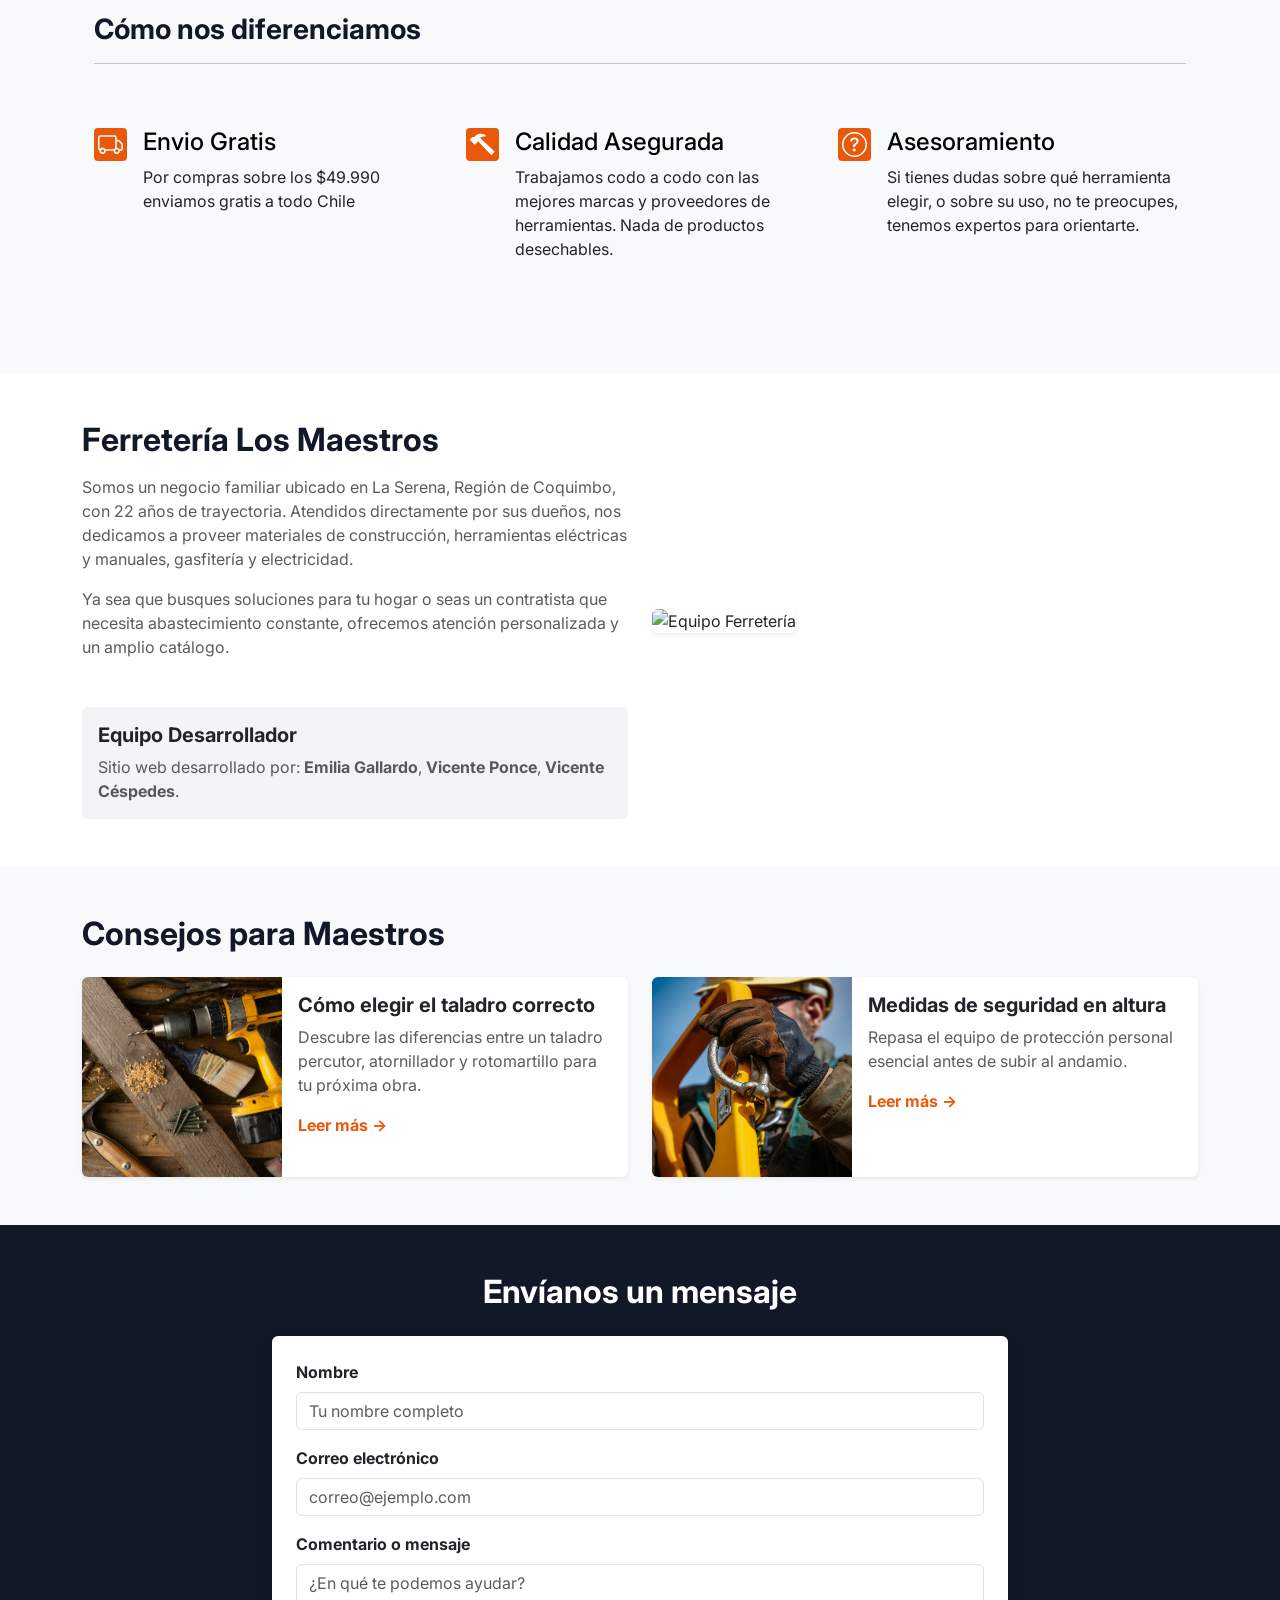
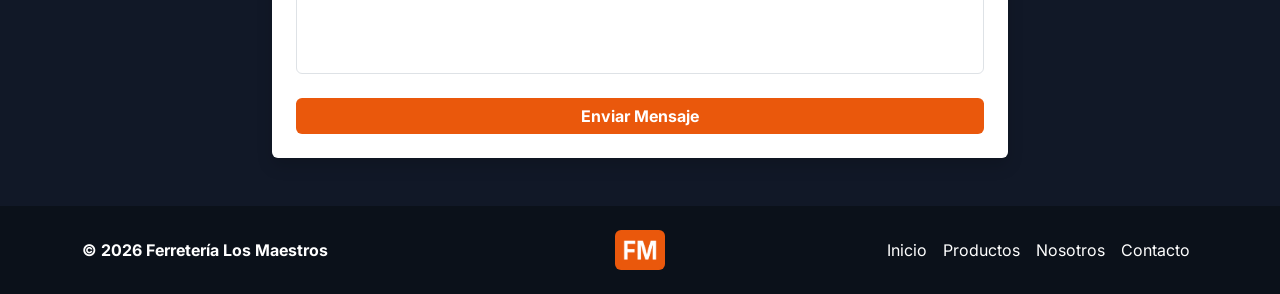
==== commit 885c79d3: "Merge branch 'main' of https://github.com/Vicho-5/Ferreter-a-Los-Maestros-" ====
--- a/index.html
+++ b/index.html
@@ -6,11 +6,7 @@
         <title>Ferretería Los Maestros</title>
 
         <!-- Favicon -->
-        <link
-            rel="icon"
-            href="/Ferreter-a-Los-Maestros-/img/favicon-ferreteria.png"
-            type="image/png"
-        />
+        <link rel="icon" href="img/favicon-ferreteria.png" type="image/png" />
 
         <!-- Google Fonts -->
         <link rel="preconnect" href="https://fonts.googleapis.com" />
@@ -98,7 +94,7 @@
                                     >
                                 </a>
                             </li>
-                            <li class="nav-item ms-lg-3">
+                            <li class="nav-item ms-lg-3" id="menu-sesion">
                                 <a class="btn btn-orange" href="login.html"
                                     >Iniciar Sesión</a
                                 >
@@ -246,10 +242,18 @@
                                 Ferretería Los Maestros
                             </h2>
                             <p class="text-muted">
-                                Desde 1987, somos el proveedor de confianza de
-                                constructoras, contratistas y maestros de obra
-                                en la región. Ofrecemos un catálogo completo con
-                                precios competitivos y atención personalizada.
+                                Somos un negocio familiar ubicado en La Serena,
+                                Región de Coquimbo, con 22 años de trayectoria.
+                                Atendidos directamente por sus dueños, nos
+                                dedicamos a proveer materiales de construcción,
+                                herramientas eléctricas y manuales, gasfitería y
+                                electricidad.
+                            </p>
+                            <p class="text-muted">
+                                Ya sea que busques soluciones para tu hogar o
+                                seas un contratista que necesita abastecimiento
+                                constante, ofrecemos atención personalizada y un
+                                amplio catálogo.
                             </p>
                             <div class="mt-5 p-3 rounded bg-brand-muted">
                                 <h5 class="fw-bold">Equipo Desarrollador</h5>
@@ -284,7 +288,7 @@
                             class="card shadow-sm border-0 flex-md-row h-100 news-card"
                         >
                             <img
-                                src="/Ferreter-a-Los-Maestros-/img/taladro-consejos-1.jpg"
+                                src="img/taladro-consejos-1.jpg"
                                 class="card-img-left img-news img-border-radius"
                                 alt="Noticia 1"
                             />
@@ -311,7 +315,7 @@
                             class="card shadow-sm border-0 flex-md-row h-100 news-card"
                         >
                             <img
-                                src="/Ferreter-a-Los-Maestros-/img/taladro-consejos-2.jpg"
+                                src="img/taladro-consejos-2.jpg"
                                 class="card-img-left img-news img-border-radius"
                                 alt="Noticia 2"
                             />
@@ -454,6 +458,12 @@
                     >
                         Vaciar Lista
                     </button>
+                    <button
+                        class="btn btn-success w-100 fw-bold mt-2"
+                        onclick="window.location.href = 'checkout.html'"
+                    >
+                        Pagar
+                    </button>
                 </div>
             </div>
         </div>
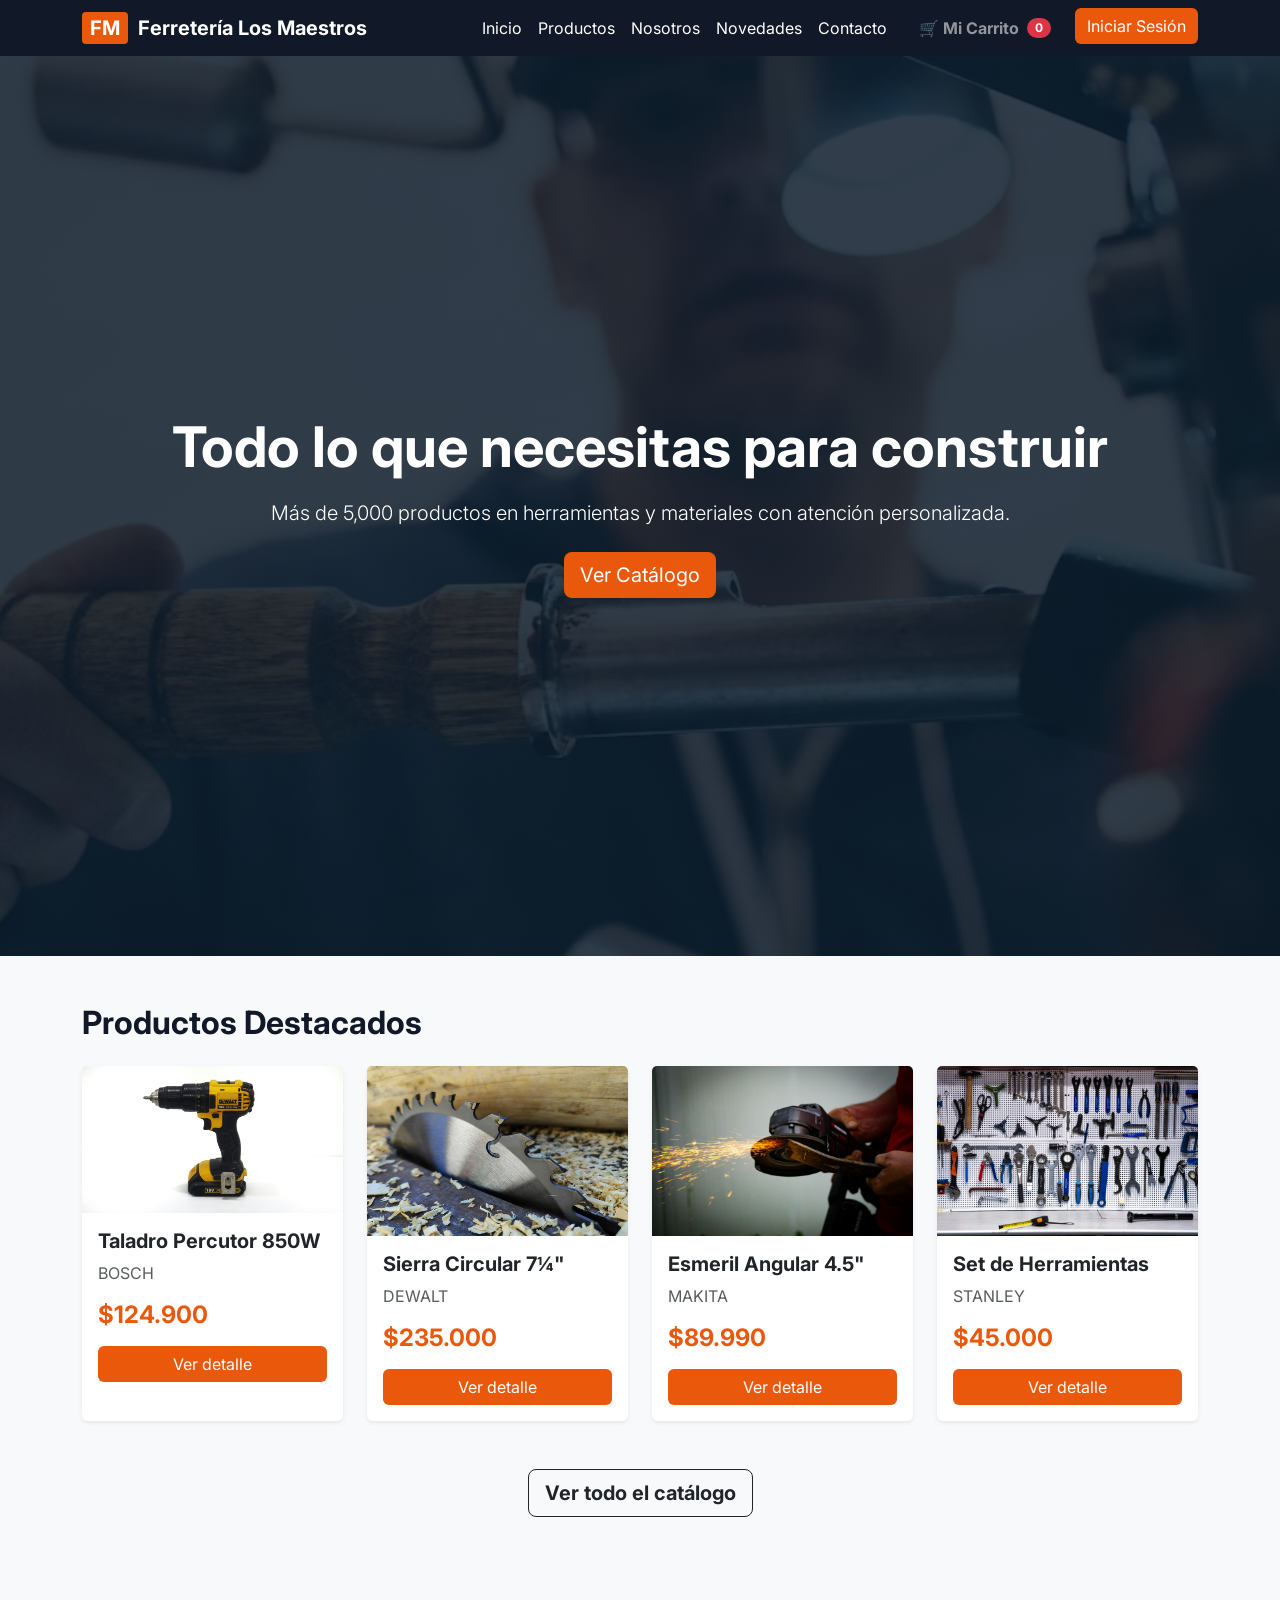
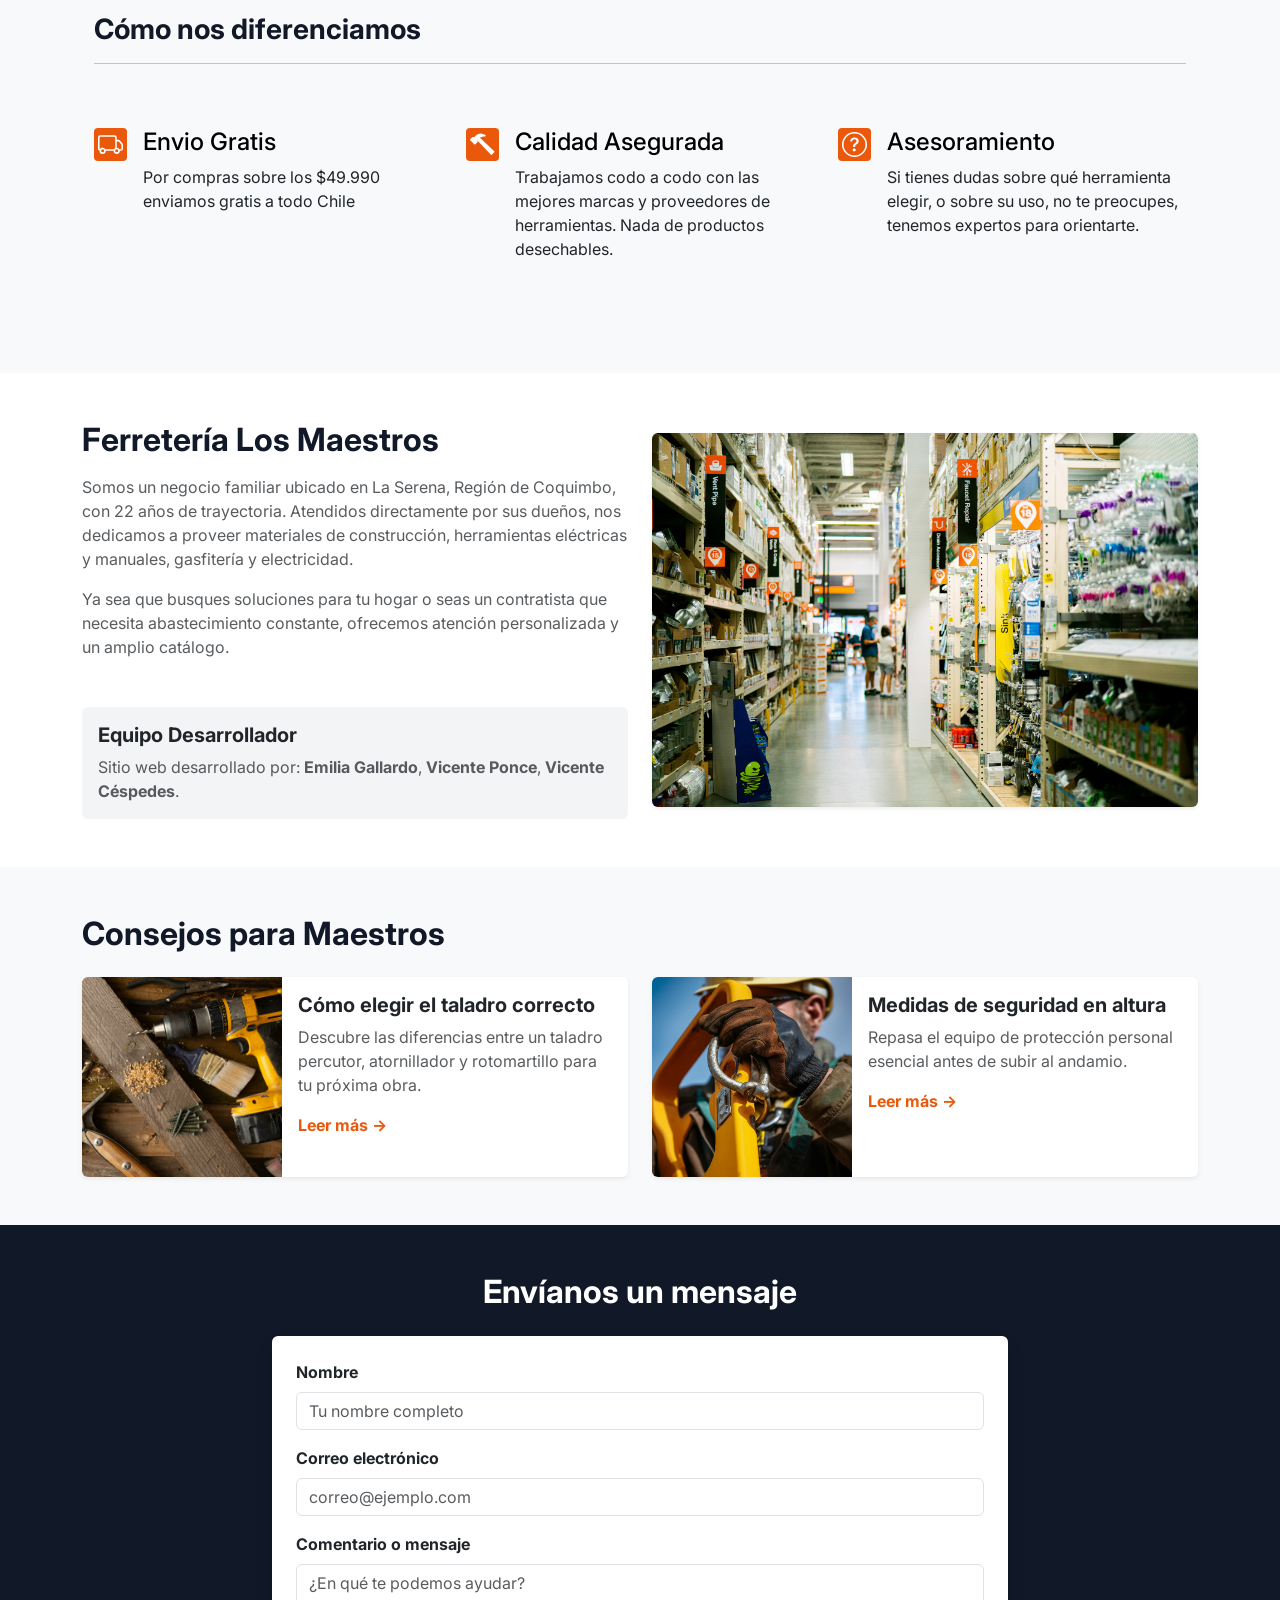
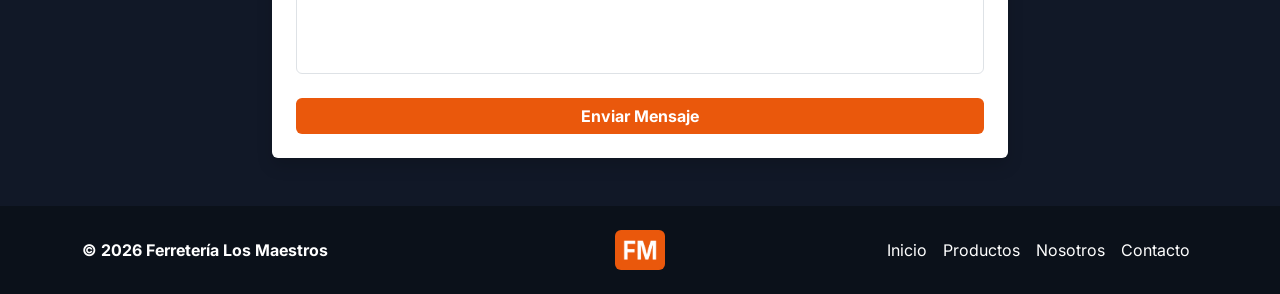
==== commit 59bcfcb2: "ultimos cambios realizados" ====
--- a/index.html
+++ b/index.html
@@ -267,7 +267,7 @@
                         </div>
                         <div class="col-md-6 mt-4 mt-md-0">
                             <img
-                                src="../Ferreter-a-Los-Maestros-/img/about_us-ferreteria.jpg"
+                                src="img/about_us-ferreteria.jpg"
                                 class="img-fluid rounded shadow-sm"
                                 alt="Equipo Ferretería"
                             />
--- a/css/cliente.css
+++ b/css/cliente.css
@@ -73,7 +73,7 @@
     /* Si quieres poner una imagen de fondo, se haría aquí */
     background-image:
         linear-gradient(rgba(13, 27, 42, 0.85), rgba(13, 27, 42, 0.85)),
-        url("/Ferreter-a-Los-Maestros-/img/hero-ferreteria.avif");
+        url("/img/hero-ferreteria.avif");
     background-size: cover;
     background-position: center;
 }
